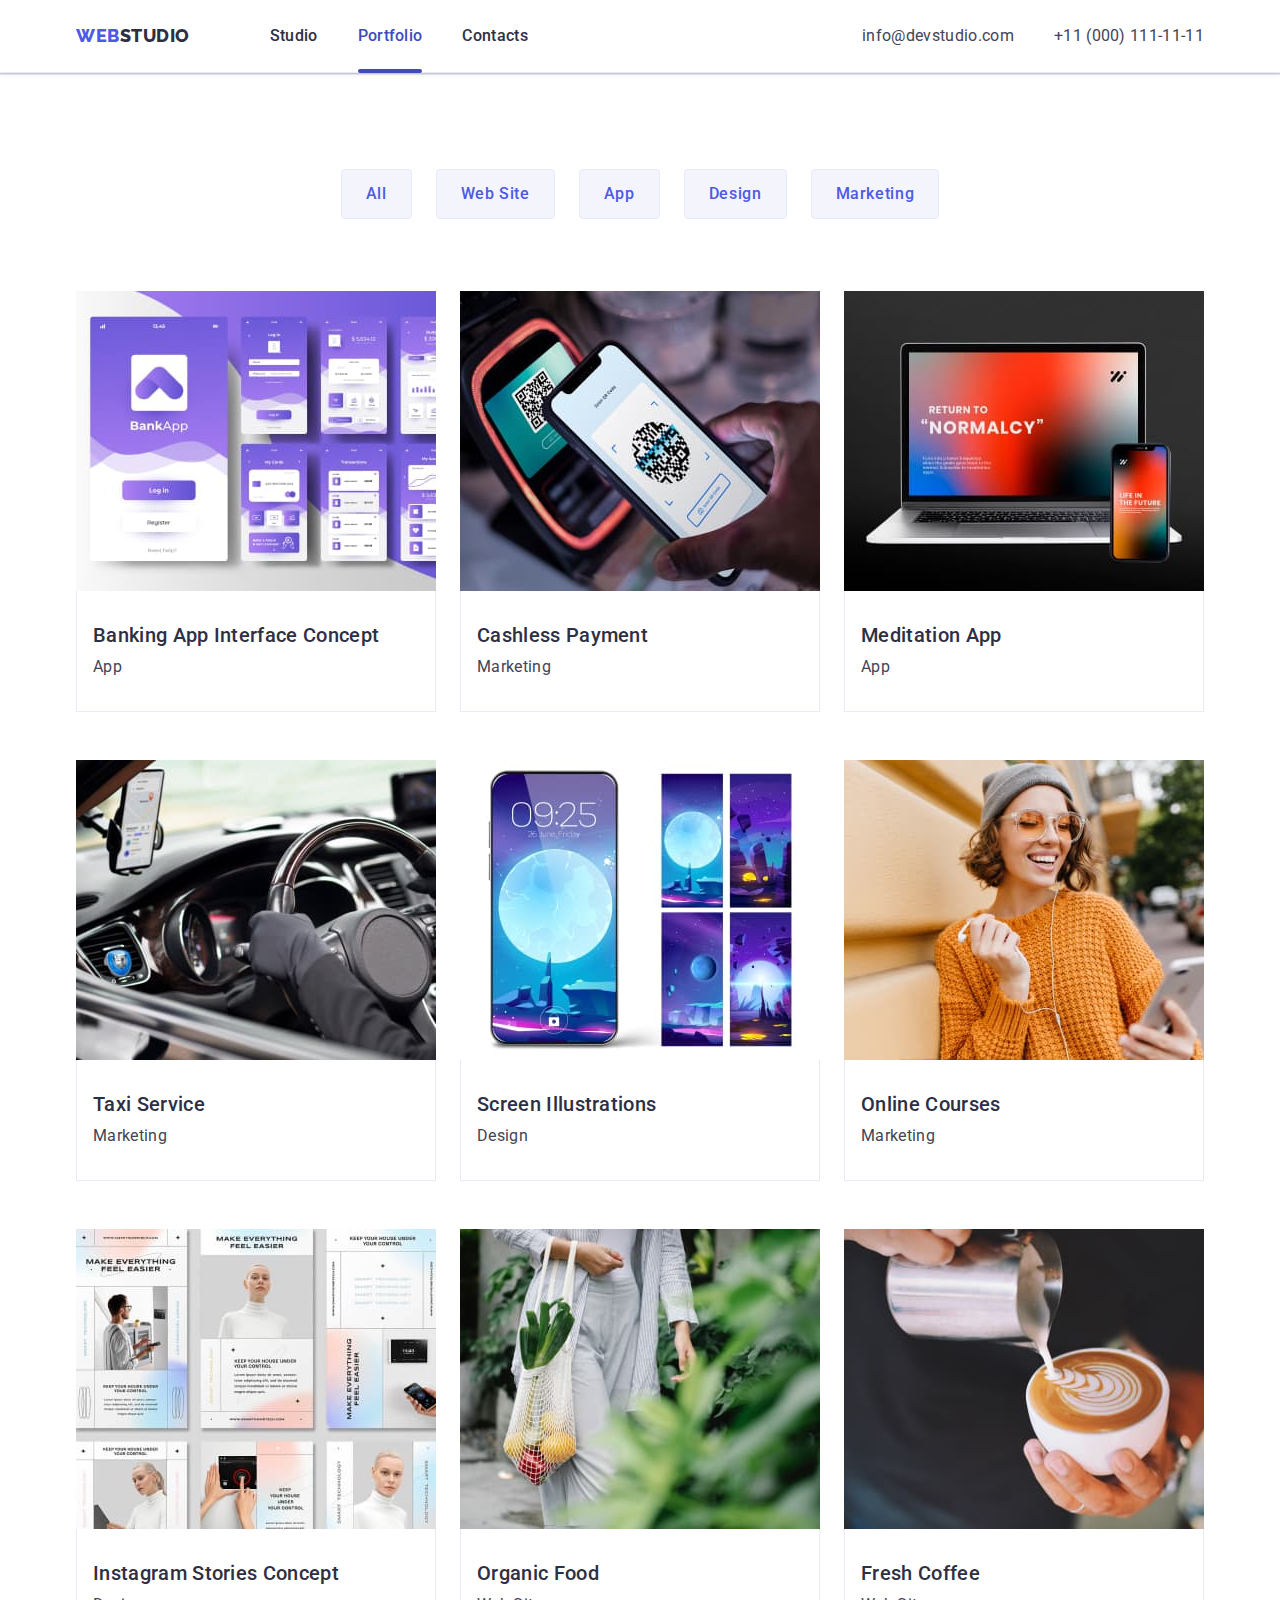
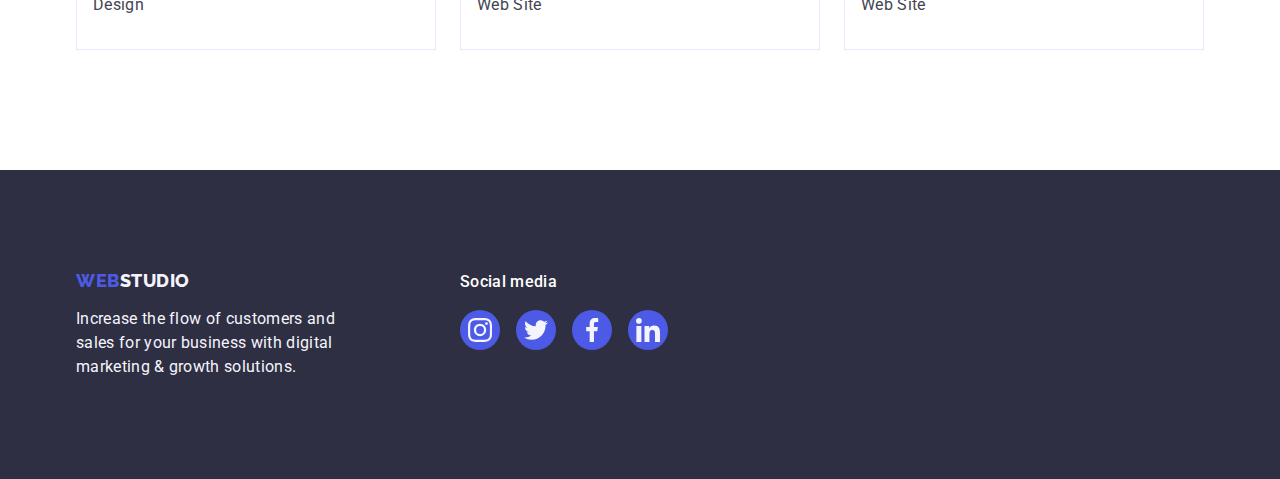
==== portfolio.html @ c67de139 "Initial commit" ====
<!DOCTYPE html>
<html lang="en">
  <head>
    <meta charset="UTF-8" />
    <meta name="viewport" content="width=device-width, initial-scale=1.0" />
    <meta name="description" content="Web design studio" />
    <title>Portfolio</title>
    <link rel="preconnect" href="https://fonts.googleapis.com" />
    <link rel="preconnect" href="https://fonts.gstatic.com" crossorigin />
    <link
      href="https://fonts.googleapis.com/css2?family=Raleway:wght@800&family=Roboto:wght@400;500;700&display=swap"
      rel="stylesheet"
    />
    <link
      rel="stylesheet"
      href="https://cdn.jsdelivr.net/npm/modern-normalize@2.0.0/modern-normalize.min.css"
    />
    <link rel="stylesheet" href="./css/styles.css" />
  </head>
  <body>
    <!-- HEADER -->
    <header class="page-header">
      <div class="container page-header-container">
        <nav class="header-nav">
          <a class="logotype link" href="./index.html">
            Web<span class="header-logo-color">Studio</span>
          </a>
          <ul class="nav-menu list">
            <li class="nav-menu-item">
              <a class="nav-menu-link link" href="./index.html">Studio</a>
            </li>
            <li class="nav-menu-item">
              <a class="nav-menu-link link current" href="./portfolio.html"
                >Portfolio</a
              >
            </li>
            <li class="nav-menu-item">
              <a class="nav-menu-link link" href="">Contacts</a>
            </li>
          </ul>
        </nav>
        <address class="contacts">
          <ul class="contacts-list list">
            <li>
              <a class="contacts-link link" href="mailto:info@devstudio.com"
                >info@devstudio.com</a
              >
            </li>
            <li>
              <a class="contacts-link link" href="tel:+110001111111"
                >+11 (000) 111-11-11</a
              >
            </li>
          </ul>
        </address>
      </div>
    </header>

    <main>
      <section class="portfolio-cards">
        <div class="container">
          <h1 class="section-title visually-hidden">Portfolio Cards</h1>
          <!-- FILTERS -->
          <ul class="filters-list list">
            <li>
              <button class="filters-btn button" type="button">All</button>
            </li>
            <li>
              <button class="filters-btn button" type="button">Web Site</button>
            </li>
            <li>
              <button class="filters-btn button" type="button">App</button>
            </li>
            <li>
              <button class="filters-btn button" type="button">Design</button>
            </li>
            <li>
              <button class="filters-btn button" type="button">
                Marketing
              </button>
            </li>
          </ul>

          <!--PROJECT CARDS  -->
          <ul class="project-cards-list list">
            <li class="project-cards-list-item">
              <a class="project-cards-link link" href="">
                <div class="project-cards-img-wrapper">
                  <img
                    src="./images/portfolio-cards/row1-img1.jpg"
                    alt="Banking App Interface Concept"
                    width="360"
                    height="300"
                  />
                  <p class="project-cards-overlay">
                    14 Stylish and User-Friendly App Design Concepts · Task
                    Manager App · Calorie Tracker App · Exotic Fruit Ecommerce
                    App · Cloud Storage App
                  </p>
                </div>
                <div class="project-cards-conteiner">
                  <h2 class="project-cards-title">
                    Banking App Interface Concept
                  </h2>
                  <p class="project-cards-text">App</p>
                </div>
              </a>
            </li>
            <li class="project-cards-list-item">
              <a class="project-cards-link link" href="">
                <div class="project-cards-img-wrapper">
                  <img
                    src="./images/portfolio-cards/row1-img2.jpg"
                    alt="Cashless Payment"
                    width="360"
                    height="300"
                  />
                  <p class="project-cards-overlay">
                    14 Stylish and User-Friendly App Design Concepts · Task
                    Manager App · Calorie Tracker App · Exotic Fruit Ecommerce
                    App · Cloud Storage App
                  </p>
                </div>
                <div class="project-cards-conteiner">
                  <h2 class="project-cards-title">Cashless Payment</h2>
                  <p class="project-cards-text">Marketing</p>
                </div>
              </a>
            </li>
            <li class="project-cards-list-item">
              <a class="project-cards-link link" href="">
                <div class="project-cards-img-wrapper">
                  <img
                    src="./images/portfolio-cards/row1-img3.jpg"
                    alt="Meditation App"
                    width="360"
                    height="300"
                  />
                  <p class="project-cards-overlay">
                    14 Stylish and User-Friendly App Design Concepts · Task
                    Manager App · Calorie Tracker App · Exotic Fruit Ecommerce
                    App · Cloud Storage App
                  </p>
                </div>
                <div class="project-cards-conteiner">
                  <h2 class="project-cards-title">Meditation App</h2>
                  <p class="project-cards-text">App</p>
                </div>
              </a>
            </li>
            <li class="project-cards-list-item">
              <a class="project-cards-link link" href="">
                <div class="project-cards-img-wrapper">
                  <img
                    src="./images/portfolio-cards/row2-img1.jpg"
                    alt="Taxi Service"
                    width="360"
                    height="300"
                  />
                  <p class="project-cards-overlay">
                    14 Stylish and User-Friendly App Design Concepts · Task
                    Manager App · Calorie Tracker App · Exotic Fruit Ecommerce
                    App · Cloud Storage App
                  </p>
                </div>
                <div class="project-cards-conteiner">
                  <h2 class="project-cards-title">Taxi Service</h2>
                  <p class="project-cards-text">Marketing</p>
                </div>
              </a>
            </li>
            <li class="project-cards-list-item">
              <a class="project-cards-link link" href="">
                <div class="project-cards-img-wrapper">
                  <img
                    src="./images/portfolio-cards/row2-img2.jpg"
                    alt="Screen Illustrations"
                    width="360"
                    height="300"
                  />
                  <p class="project-cards-overlay">
                    14 Stylish and User-Friendly App Design Concepts · Task
                    Manager App · Calorie Tracker App · Exotic Fruit Ecommerce
                    App · Cloud Storage App
                  </p>
                </div>
                <div class="project-cards-conteiner">
                  <h2 class="project-cards-title">Screen Illustrations</h2>
                  <p class="project-cards-text">Design</p>
                </div>
              </a>
            </li>
            <li class="project-cards-list-item">
              <a class="project-cards-link link" href="">
                <div class="project-cards-img-wrapper">
                  <img
                    src="./images/portfolio-cards/row2-img3.jpg"
                    alt="Online Courses"
                    width="360"
                    height="300"
                  />
                  <p class="project-cards-overlay">
                    14 Stylish and User-Friendly App Design Concepts · Task
                    Manager App · Calorie Tracker App · Exotic Fruit Ecommerce
                    App · Cloud Storage App
                  </p>
                </div>
                <div class="project-cards-conteiner">
                  <h2 class="project-cards-title">Online Courses</h2>
                  <p class="project-cards-text">Marketing</p>
                </div>
              </a>
            </li>
            <li class="project-cards-list-item">
              <a class="project-cards-link link" href="">
                <div class="project-cards-img-wrapper">
                  <img
                    src="./images/portfolio-cards/row3-img1.jpg"
                    alt="Instagram Stories Concept"
                    width="360"
                    height="300"
                  />
                  <p class="project-cards-overlay">
                    14 Stylish and User-Friendly App Design Concepts · Task
                    Manager App · Calorie Tracker App · Exotic Fruit Ecommerce
                    App · Cloud Storage App
                  </p>
                </div>
                <div class="project-cards-conteiner">
                  <h2 class="project-cards-title">Instagram Stories Concept</h2>
                  <p class="project-cards-text">Design</p>
                </div>
              </a>
            </li>
            <li class="project-cards-list-item">
              <a class="project-cards-link link" href="">
                <div class="project-cards-img-wrapper">
                  <img
                    src="./images/portfolio-cards/row3-img2.jpg"
                    alt="Organic Food"
                    width="360"
                    height="300"
                  />
                  <p class="project-cards-overlay">
                    14 Stylish and User-Friendly App Design Concepts · Task
                    Manager App · Calorie Tracker App · Exotic Fruit Ecommerce
                    App · Cloud Storage App
                  </p>
                </div>
                <div class="project-cards-conteiner">
                  <h2 class="project-cards-title">Organic Food</h2>
                  <p class="project-cards-text">Web Site</p>
                </div>
              </a>
            </li>
            <li class="project-cards-list-item">
              <a class="project-cards-link link" href="">
                <div class="project-cards-img-wrapper">
                  <img
                    src="./images/portfolio-cards/row3-img3.jpg"
                    alt="Fresh Coffee"
                    width="360"
                    height="300"
                  />
                  <p class="project-cards-overlay">
                    14 Stylish and User-Friendly App Design Concepts · Task
                    Manager App · Calorie Tracker App · Exotic Fruit Ecommerce
                    App · Cloud Storage App
                  </p>
                </div>
                <div class="project-cards-conteiner">
                  <h2 class="project-cards-title">Fresh Coffee</h2>
                  <p class="project-cards-text">Web Site</p>
                </div>
              </a>
            </li>
          </ul>
        </div>
      </section>
    </main>
    <!-- FOOTER -->
    <footer class="page-footer">
      <div class="footer-container container">
        <div class="footer-info-conteiner">
          <a class="logotype link footer-logo" href="./index.html">
            Web<span class="footer-logo-color">Studio</span>
          </a>
          <p class="footer-text">
            Increase the flow of customers and sales for your business with
            digital marketing & growth solutions.
          </p>
        </div>
        <div class="footer-social-media-conteiner">
          <p class="footer-social-title">Social media</p>
          <ul class="footer-social-list list">
            <li class="footer-social-item">
              <a href="" class="footer-social-link">
                <svg
                  class="footer-social-icon"
                  width="24"
                  height="24"
                  aria-label="instagram logotype"
                >
                  <use href="./images/icons.svg#icon-instagram"></use>
                </svg>
              </a>
            </li>
            <li class="footer-social-item">
              <a href="" class="footer-social-link">
                <svg
                  class="footer-social-icon"
                  width="24"
                  height="24"
                  aria-label="instagram logotype"
                >
                  <use href="./images/icons.svg#icon-twitter"></use>
                </svg>
              </a>
            </li>
            <li class="footer-social-item">
              <a href="" class="footer-social-link">
                <svg
                  class="footer-social-icon"
                  width="24"
                  height="24"
                  aria-label="instagram logotype"
                >
                  <use href="./images/icons.svg#icon-facebook"></use>
                </svg>
              </a>
            </li>
            <li class="footer-social-item">
              <a href="" class="footer-social-link">
                <svg
                  class="footer-social-icon"
                  width="24"
                  height="24"
                  aria-label="instagram logotype"
                >
                  <use href="./images/icons.svg#icon-linkedin"></use>
                </svg>
              </a>
            </li>
          </ul>
        </div>
      </div>
    </footer>
  </body>
</html>
---- css/styles.css ----
/* ============= VARIABLES ============= */
:root {
    --iris-color: #4D5AE5;
    --navy-blue-color: #2E2F42;
    --slate-color: #434455;
    --white-color: #FFFFFF;
    --cornflower-color: #E7E9FC;
    --cloude-color: #F4F4FD;
    --ocean-color: #404BBF;
    --grey-color: rgba(46, 47, 66, 0.70);
    --dairy-color: #FCFCFC;
    --green-color: #31D0AA;
    --navyblue-modal: rgba(46, 47, 66, 0.40);
    --light-slate: #8E8F99;
    --primary-font: 'Roboto',
        sans-serif;
    --secondary-font: 'Raleway',
        sans-serif;
    --main-font-size: 16px;
    --hero-font-size: 56px;
    --h2-font-size: 36px;
    --h3-font-size: 20px;
    --btn-font-size: 24px; 
    --logo-font-size: 18px;
    --medium-font-weight: 500;
    --logo-font-weight: 800;
    --transition-dur-and-func: 250ms cubic-bezier(0.4, 0, 0.2, 1);
}
/* ============= /VARIABLES ============= */

/* ============= COMMON STYLES ============= */
h1,
h2,
h3,
h4,
h5,
h6,
p {
    margin-top: 0;
    margin-bottom: 0;
}

ul,
ol {
    padding-left: 0;
    margin-top: 0;
    margin-bottom: 0;
}

img {
    display: block;
}

.list {
    list-style-type: none;
}

.link {
    text-decoration: none;
    color: currentColor;
}

button {
    cursor: pointer;
    font-family: var(--primary-font);
    font-size: var(--main-font-size);
    font-weight: var(--medium-font-weight);
    line-height: 1.5;
    letter-spacing: 0.04em;
}

body {
    font-family: var(--primary-font);
    font-size: var(--main-font-size);
    color: var(--slate-color); 
    background: var(--white-color);
    line-height: 1.5;
    letter-spacing: 0.02em;
}

.container {
    max-width: 1158px;
    margin-left: auto;
    margin-right: auto;
    padding-left: 15px;
    padding-right: 15px;
}

.section-title {
    text-align: center;
    color: var(--navy-blue-color);
    font-size: var(--h2-font-size);
    line-height: 1.11;
    text-transform: capitalize;
    margin-bottom: 72px;
}

.visually-hidden {
    position: absolute;
    width: 1px;
    height: 1px;
    margin: -1px;
    border: 0;
    padding: 0;
    white-space: nowrap;
    clip-path: inset(100%);
    clip: rect(0 0 0 0);
    overflow: hidden;
}
/* ============= /COMMON STYLES ============= */

/* ============= PAGE HEADER ============= */
.page-header {
    border-bottom: 1px solid var(--cornflower-color);
    box-shadow: 0px 1px 6px 0px rgba(46, 47, 66, 0.08), 0px 1px 1px 0px rgba(46, 47, 66, 0.16), 0px 2px 1px 0px rgba(46, 47, 66, 0.08);
}

.page-header-container {
    display: flex;
    justify-content: space-between;
    align-items: center;
}

.header-nav {
    display: flex;
    align-items: center;
    width: 100%;
    max-width: 452px;
    justify-content: space-between;
}

.header-nav a {
    display: flex;
    height: 72px;
    align-items: center;
}

.logotype {
    color: var(--iris-color);
    font-family: var(--secondary-font);
    font-size: var(--logo-font-size);
    font-weight: var(--logo-font-weight);
    line-height: 1.17;
    letter-spacing: 0.03em;
    text-transform: uppercase;
    margin-right: 76px;
}

.header-logo-color{
    color: var(--navy-blue-color);
}

.nav-menu {
    display: flex;
    gap: 40px;
    align-items: center;
    justify-content: center;
    /* padding-top: 24px;
    padding-bottom: 24px; */
}

.nav-menu-link {
    color: var(--navy-blue-color);
    font-weight: var(--medium-font-weight);
    transition: color var(--transition-dur-and-func);
}

.current {
    position: relative;
    color: var(--ocean-color);
}

.current::after {
    position: absolute;
    display: block;
    /* letter-spacing: 0; */
    content: '';
    width: 100%;
    height: 4px;
    background-color: var(--ocean-color);
    border-radius: 2px;
    /* margin-top: 20px; */
    bottom: -1px;
}

.contacts {
    font-style: normal;
}

.contacts-list {
    display: flex;
    gap: 40px;
    align-items: center;
    justify-content: center;
 }

 .contacts-link {
    transition: color var(--transition-dur-and-func);
}

.nav-menu-link:hover,
.nav-menu-link:focus,
.contacts-link:hover,
.contacts-link:focus {
    color: var(--ocean-color);
}
/* ============= /PAGE HEADER ============= */

/* ============= PAGE HERO ============= */
.hero {
    max-width: 1440px;
    background-color: var(--navy-blue-color);
    background-image: linear-gradient(var(--grey-color),var(--grey-color)), url("../images/hero.jpg");
    background-size: cover;
    background-repeat: no-repeat;
    background-position: center;
    padding-top: 188px;
    padding-bottom: 188px;
    margin-bottom: 60px;
}

.hero-container {
    display: flex;
    flex-direction: column;
    row-gap: 48px;
    align-items: center;
    margin: 0 auto;
}

.hero-title {
    max-width: 496px;
    text-align: center;
    color: var(--white-color);
    font-size: var(--hero-font-size);
    line-height: 1.07;    
}

.hero-btn {
    display: block;
    padding: 16px 32px;
    min-width: 169px;
    height: 56px;
    background: var(--iris-color);
    color: var(--white-color);
    border: none;
    border-radius: 4px;
    box-shadow: 0px 4px 4px 0px rgba(0, 0, 0, 0.15);
    transition: background-color var(--transition-dur-and-func);
}

.hero-btn:hover,
.hero-btn:focus {
    background: var(--ocean-color);
}
/* ============= /PAGE HERO ============= */

/* ============= PAGE BENEFITS ============= */
.benefits {
    padding-top: 120px;
    padding-bottom: 120px;
}

.benefits-icon-conteiner {
    display: flex;
    justify-content: center;
    align-items: center;
    background-color: var(--cloude-color);
    border-radius: 4px;
    width: 264px;
    height: 112px;
    margin-bottom: 8px;
}

.benefits-list {
    display: flex;
    gap: 24px;
}

.benefits-list-item{
    flex-basis: calc((100% - 72px) / 4);
}

.benefits-list-title {
    color: var(--navy-blue-color);
    font-size: var(--h3-font-size);
    font-weight: var(--medium-font-weight);
    line-height: 1.2;
    margin-bottom: 8px;
 }
/* ============= /PAGE BENEFITS ============= */

/* ============= PAGE WHAT DOING ============= */
.what-doing {
    padding-bottom: 120px;
}

.what-doing-list {
    display: flex;
    gap: 24px;   
}

.what-doing-list-item {
    flex-basis: calc((100% - 2 * 24) / 3);
}
/* ============= /PAGE WHAT DOING ============= */

/* ============= PAGE OUR TEAM ============= */
.our-team {
    background-color: var(--cloude-color);
    padding: 120px 0;
}

.team-list {
    display: flex;
    gap: 24px;
}

.team-list-item {
    background-color: var(--white-color);
    flex-basis: calc((100% - 3* 24) / 4);
    border-radius: 0px 0px 4px 4px;
    box-shadow: 0px 2px 1px 0px rgba(46, 47, 66, 0.08), 0px 1px 1px 0px rgba(46, 47, 66, 0.16), 0px 1px 6px 0px rgba(46, 47, 66, 0.08);
}

.member-container {
    display: flex;
    flex-direction: column;
    padding: 32px 0;
}

.team-main-title {
    text-align: center;
    color: var(--navy-blue-color);
    font-size: var(--h2-font-size);
    line-height: 1.11;
    text-transform: capitalize;
}

.team-member-name {
    color: var(--navy-blue-color);
    font-size: var(--h3-font-size);
    font-weight: var(--medium-font-weight);
    line-height: 1.2;
    margin-bottom: 8px;
    text-align: center;
}

.team-position {
    text-align: center;
}

.team-social-list {
    display: flex;
    justify-content: center;
    gap: 24px;
    padding: 8px 16px 0px;
}

.team-social-item {
    width: 40px;
    height: 40px;
}

.team-social-link {
    display: flex;
    align-items: center;
    justify-content: center;
    width: 100%;
    height: 100%;
    border-radius: 50%;
    background-color: var(--iris-color);
    transition: background-color var(--transition-dur-and-func);
}

.team-social-link:hover,
.team-social-link:focus {
    background-color: var(--ocean-color);
}

.team-social-icon {
    fill: var(--cloude-color);
}

/* ============= /PAGE OUR TEAM ============= */

/* ============= PAGE CUSTOMERS ============= */
.customers {
    padding: 120px 0;
}

.customers-menu {
    display: flex;
    gap: 24px;
}

.customers-item {
    width: 168px;
    height: 88px;

}

.customers-link {
    display: flex;
    justify-content: center;
    align-items: center;
    width: 100%;
    height: 100%;
    border-radius: 4px;
    border: 1px solid var(--light-slate);
    color: var(--light-slate);
    transition: border-color var(--transition-dur-and-func), color var(--transition-dur-and-func);
}

.customers-link:hover,
.customers-link:focus {
    border-color: var(--ocean-color);
    color: var(--ocean-color);
}

.customers-logo {
    fill: currentColor;
    transition: fill var(--transition-dur-and-func);
}

.customers-logo:hover,
.customers-logo:focus {
    fill: var(--ocean-color);
}

/* ============= PAGE CUSTOMERS ============= */

/* ============= PAGE FOOTER ============= */
.page-footer {
    background: var(--navy-blue-color);
    color: var(--cloude-color);
    padding-top: 100px;
    padding-bottom: 100px;
}

.footer-info-conteiner {
    margin-right: 120px;
}

.footer-logo {
    display: inline-block;
    margin-bottom: 16px;
}

.footer-logo-color {
    color: var(--cloude-color);
}

.footer-text{
    width: 264px;
}

.footer-social-media-conteiner {
    display: block;
}

.footer-container {
    display: flex;
    align-items: baseline;
}

.footer-social-title {
    font-size: 16px;
    font-weight: 500;
    line-height: 1.5;
    letter-spacing: 0.02em;
    color: var(--white-color);
    margin-bottom: 16px;
}

.footer-social-list {
    display: flex;
    gap: 16px;
}

.footer-social-item {
    width: 40px;
    height: 40px;
}

.footer-social-link {
    display: flex;
    align-items: center;
    justify-content: center;
    width: 100%;
    height: 100%;
    border-radius: 50%;
    background-color: var(--iris-color);
    transition: background-color var(--transition-dur-and-func);
}

.footer-social-link:hover,
.footer-social-link:focus {
    background-color: var(--green-color);
}

.footer-social-icon {
    fill: var(--cloude-color);
}
/* ============= /PAGE FOOTER ============= */

/* ============= PAGE BACKDROP ============= */
.backdrop {
    position: fixed;
    top: 0;
    left: 0;
    z-index: 999999;
    width: 100%;
    height: 100%;
    background-color: var(--navyblue-modal);
    transition: opacity var(--transition-dur-and-func), visibility var(--transition-dur-and-func);
}
/* ============= /PAGE BACKDROP ============= */

/* ============= PAGE MODAL ============= */
.modal {
    position: absolute;
    top: 50%;
    left: 50%;
    transform: translate(-50%, -50%) scale(1);
    width: 408px;
    min-height: 584px;
    border-radius: 4px;
    background: var(--dairy-color);
    box-shadow: 0px 2px 1px 0px rgba(0, 0, 0, 0.20), 0px 1px 3px 0px rgba(0, 0, 0, 0.12), 0px 1px 1px 0px rgba(0, 0, 0, 0.14);
    transition: transform var(--transition-dur-and-func);
}

.close-btn {
    display: flex;
    align-items: center;
    justify-content: center;
    position: absolute;
    top: 24px;
    right: 24px; 
    background-color: var(--cornflower-color); 
    width: 24px;
    height: 24px;
    padding: 0;
    border: 1px solid rgba(0, 0, 0, 0.10);
    border-radius: 50%;
    transition: background-color var(--transition-dur-and-func), border var(--transition-dur-and-func);
}

.close-btn:hover,
.close-btn:focus {
    background-color: var(--ocean-color);
    border: none;
}

.close-btn-icon {
    fill: var(--navy-blue-color);
    transition: fill var(--transition-dur-and-func);
}

.close-btn:hover .close-btn-icon,
.close-btn:focus .close-btn-icon {
    fill: var(--white-color);
}

.is-hidden {
    opacity: 0;
    visibility: hidden;
    pointer-events: none;
}
/* ============= /PAGE MODAL ============= */

/* ============= PORTFOLIO FILTERS ============= */
.portfolio-cards {
    padding-top: 96px;
    padding-bottom: 120px;
}

.filters-list {
    display: flex;
    gap: 24px;
    justify-content: center;
    margin-bottom: 72px;
}

.filters-btn {
    background: var(--cloude-color);
    color: var(--iris-color);
    padding: 12px 24px;
    border-radius: 4px;
    border: 1px solid var(--cornflower-color);
    /* box-shadow: 0px 3px 1px rgba(0, 0, 0, 0.1),
        0px 2px 1px rgba(0, 0, 0, 0.08),
        0px 2px 2px rgba(0, 0, 0, 0.12); */
    transition: color var(--transition-dur-and-func),
                background-color var(--transition-dur-and-func),
                border-color var(--transition-dur-and-func),
                box-shadow var(--transition-dur-and-func);
}

.filters-btn:hover,
.filters-btn:focus {
    color: var(--white-color);
    background-color: var(--ocean-color);
    border-color: var(--cloude-color);
    box-shadow: 0px 3px 1px rgba(0, 0, 0, 0.1),
            0px 2px 1px rgba(0, 0, 0, 0.08),
            0px 2px 2px rgba(0, 0, 0, 0.12);
}

/* ============= /PORTFOLIO FILTERS ============= */

/* ============= PORTFOLIO PROJECT CARDS ============= */
.project-cards-list {
    display: flex;
    flex-wrap: wrap;
    flex-basis: calc((100% - 2 * 24px) / 3);
    gap: 48px 24px; 
}

.project-cards-link {
    display: block;
    transition: box-shadow var(--transition-dur-and-func);
}

.project-cards-link:hover,
.project-cards-link:focus {
    box-shadow: 0px 1px 6px rgba(46, 47, 66, 0.08),
        0px 1px 1px rgba(46, 47, 66, 0.16),
        0px 2px 1px rgba(46, 47, 66, 0.08);
}

.project-cards-conteiner {
    padding: 32px 16px;
    border: 1px solid var(--cornflower-color);
    border-top: none;
}

.project-cards-title{
    color: var(--navy-blue-color);
    font-size: var(--h3-font-size);
    font-weight: var(--medium-font-weight);
    line-height: 1.2;
    margin-bottom: 8px;
}

.project-cards-img-wrapper {
    position: relative;
    overflow: hidden;
}

.project-cards-link:hover .project-cards-overlay,
.project-cards-link:focus .project-cards-overlay {
    transform: translateY(0%);
}

.project-cards-list-item {
    transition: box-shadow var(--transition-dur-and-func);
}

.project-cards-list-item:hover,
.project-cards-list-item:focus {
     box-shadow: 0px 2px 1px 0px rgba(46, 47, 66, 0.08), 0px 1px 1px 0px rgba(46, 47, 66, 0.16), 0px 1px 6px 0px rgba(46, 47, 66, 0.08);
}

.project-cards-overlay {
    position: absolute;
    top: 0px;
    left: 0px;
    width: 100%;
    height: 100%;
    background-color: var(--iris-color);
    color: var(--cloude-color);
    line-height: 1.5;
    letter-spacing: 0.02em;
    padding: 40px 32px;
    transform: translateY(100%);
    transition: transform var(--transition-dur-and-func);

}
/* ============= /PORTFOLIO PROJECT CARDS ============= */
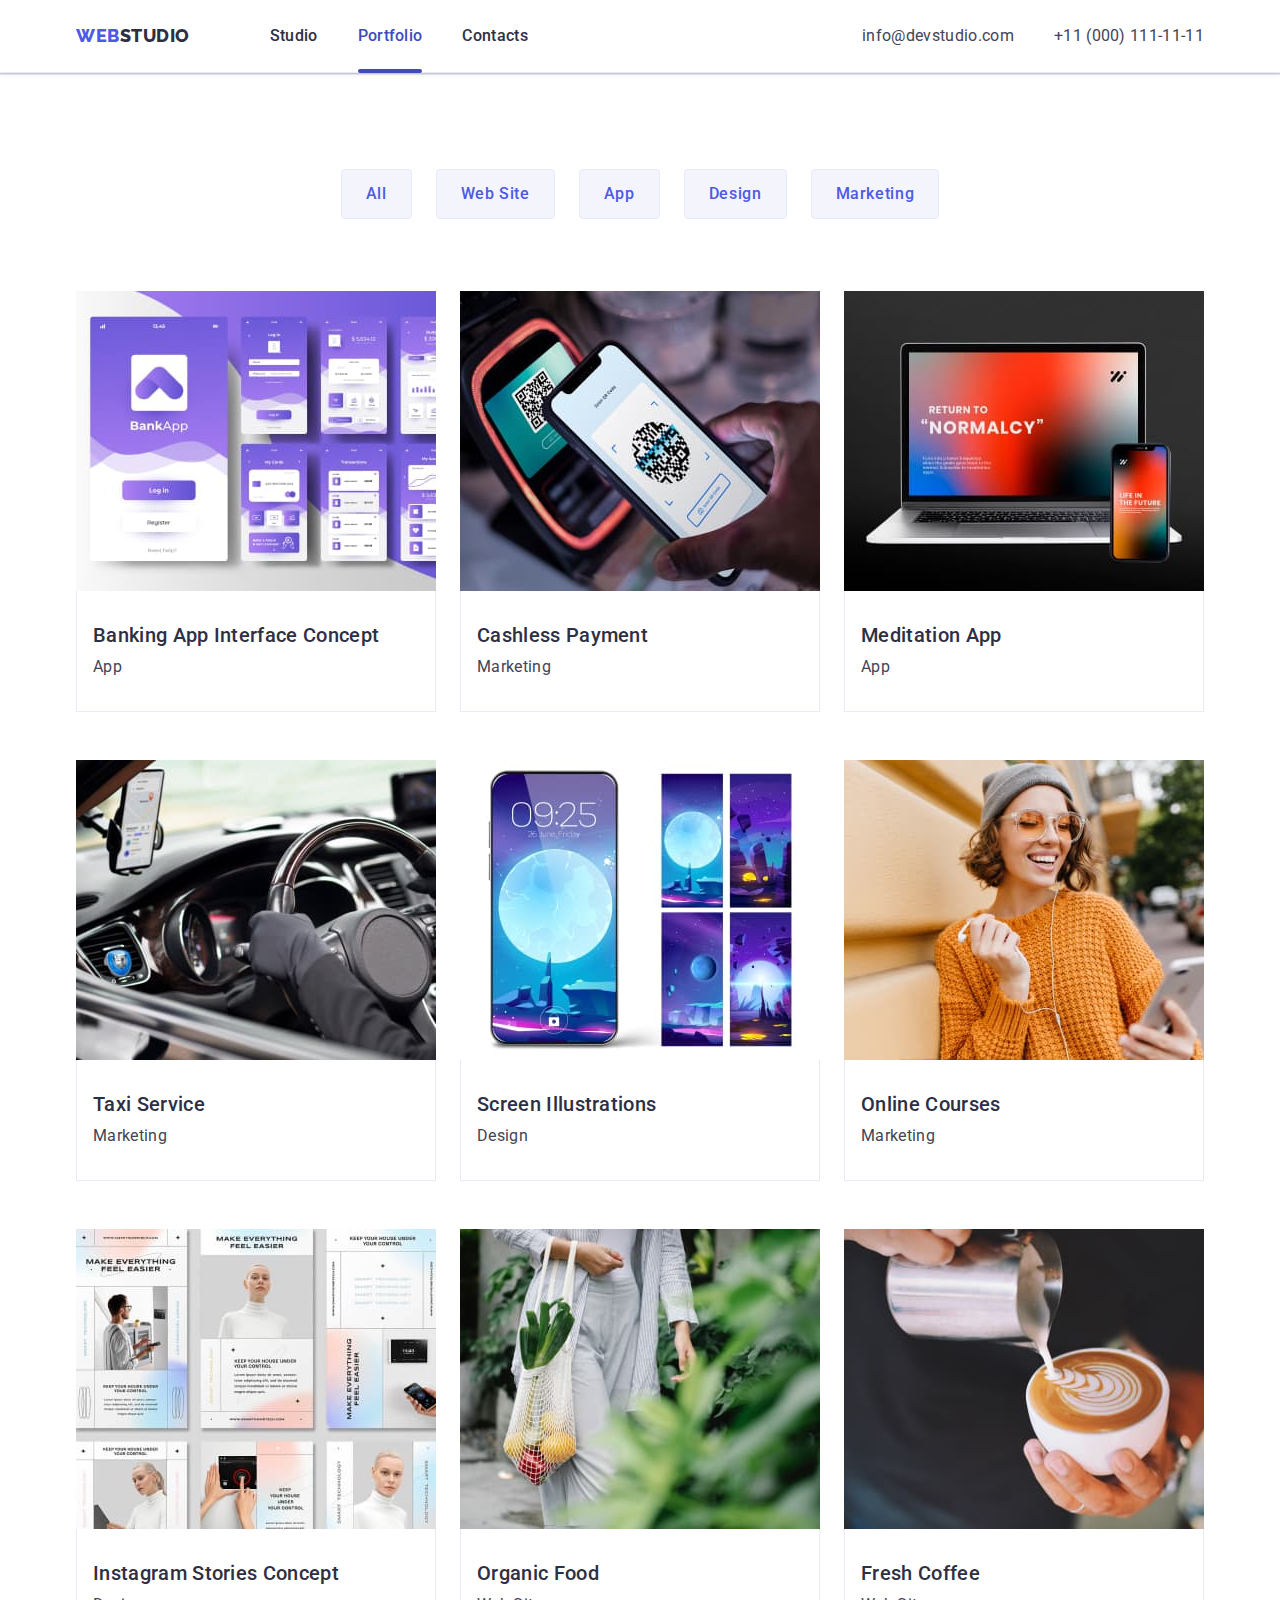
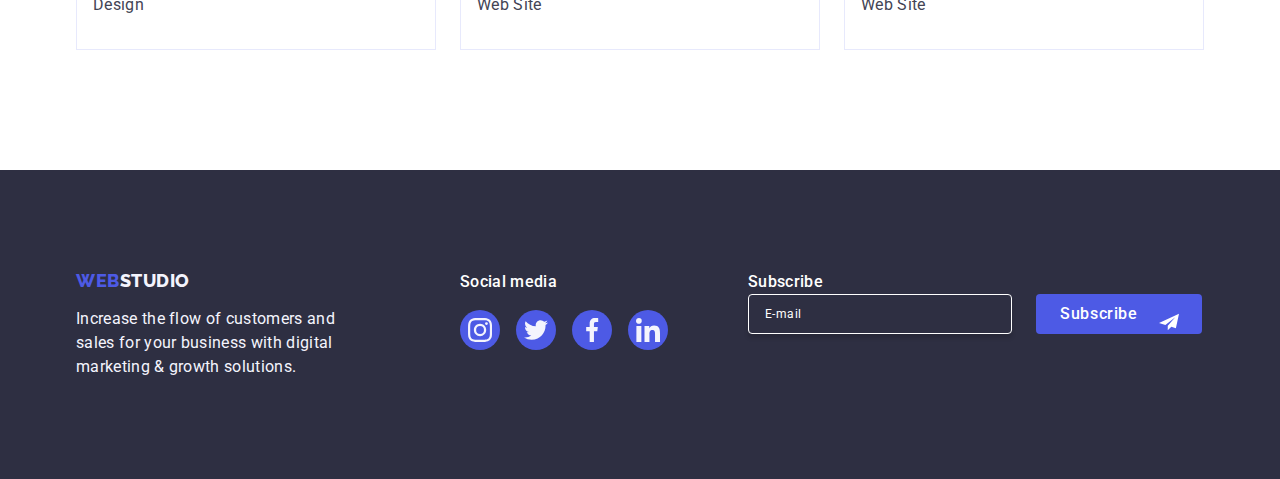
==== commit e9a377c4: "create HW-5" ====
--- a/portfolio.html
+++ b/portfolio.html
@@ -343,6 +343,23 @@
             </li>
           </ul>
         </div>
+        <form class="footer-subscribe-form">
+          <label class="footer-subscribe">
+            <span class="footer-subscribe-desc">Subscribe</span>
+            <input
+              class="footer-subscribe-input"
+              type="email"
+              name="user_email"
+              placeholder="E-mail"
+              id="subscribe"
+              required
+            />
+          </label>
+          <button class="footer-subscribe-btn" type="submit">Subscribe</button>
+          <svg class="footer-subscribe-btn-icon" width="24" height="20">
+            <use href="./images/icons.svg#icon-send"></use>
+          </svg>
+        </form>
       </div>
     </footer>
   </body>
--- a/css/styles.css
+++ b/css/styles.css
@@ -1,30 +1,29 @@
 /* ============= VARIABLES ============= */
 :root {
-    --iris-color: #4D5AE5;
-    --navy-blue-color: #2E2F42;
-    --slate-color: #434455;
-    --white-color: #FFFFFF;
-    --cornflower-color: #E7E9FC;
-    --cloude-color: #F4F4FD;
-    --ocean-color: #404BBF;
-    --grey-color: rgba(46, 47, 66, 0.70);
-    --dairy-color: #FCFCFC;
-    --green-color: #31D0AA;
-    --navyblue-modal: rgba(46, 47, 66, 0.40);
-    --light-slate: #8E8F99;
-    --primary-font: 'Roboto',
-        sans-serif;
-    --secondary-font: 'Raleway',
-        sans-serif;
-    --main-font-size: 16px;
-    --hero-font-size: 56px;
-    --h2-font-size: 36px;
-    --h3-font-size: 20px;
-    --btn-font-size: 24px; 
-    --logo-font-size: 18px;
-    --medium-font-weight: 500;
-    --logo-font-weight: 800;
-    --transition-dur-and-func: 250ms cubic-bezier(0.4, 0, 0.2, 1);
+  --iris-color: #4d5ae5;
+  --navy-blue-color: #2e2f42;
+  --slate-color: #434455;
+  --white-color: #ffffff;
+  --cornflower-color: #e7e9fc;
+  --cloude-color: #f4f4fd;
+  --ocean-color: #404bbf;
+  --grey-color: rgba(46, 47, 66, 0.7);
+  --dairy-color: #fcfcfc;
+  --green-color: #31d0aa;
+  --navyblue-modal: rgba(46, 47, 66, 0.4);
+  --light-slate: #8e8f99;
+  --primary-font: "Roboto", sans-serif;
+  --secondary-font: "Raleway", sans-serif;
+  --main-font-size: 16px;
+  --hero-font-size: 56px;
+  --small-font-size: 12px;
+  --h2-font-size: 36px;
+  --h3-font-size: 20px;
+  --btn-font-size: 24px;
+  --logo-font-size: 18px;
+  --medium-font-weight: 500;
+  --logo-font-weight: 800;
+  --transition-dur-and-func: 250ms cubic-bezier(0.4, 0, 0.2, 1);
 }
 /* ============= /VARIABLES ============= */
 
@@ -36,646 +35,876 @@
 h5,
 h6,
 p {
-    margin-top: 0;
-    margin-bottom: 0;
+  margin-top: 0;
+  margin-bottom: 0;
 }
 
 ul,
 ol {
-    padding-left: 0;
-    margin-top: 0;
-    margin-bottom: 0;
+  padding-left: 0;
+  margin-top: 0;
+  margin-bottom: 0;
 }
 
 img {
-    display: block;
+  display: block;
 }
 
 .list {
-    list-style-type: none;
+  list-style-type: none;
 }
 
 .link {
-    text-decoration: none;
-    color: currentColor;
+  text-decoration: none;
+  color: currentColor;
 }
 
 button {
-    cursor: pointer;
-    font-family: var(--primary-font);
-    font-size: var(--main-font-size);
-    font-weight: var(--medium-font-weight);
-    line-height: 1.5;
-    letter-spacing: 0.04em;
+  cursor: pointer;
+  font-family: var(--primary-font);
+  font-size: var(--main-font-size);
+  font-weight: var(--medium-font-weight);
+  line-height: 1.5;
+  letter-spacing: 0.04em;
 }
 
 body {
-    font-family: var(--primary-font);
-    font-size: var(--main-font-size);
-    color: var(--slate-color); 
-    background: var(--white-color);
-    line-height: 1.5;
-    letter-spacing: 0.02em;
+  font-family: var(--primary-font);
+  font-size: var(--main-font-size);
+  color: var(--slate-color);
+  background: var(--white-color);
+  line-height: 1.5;
+  letter-spacing: 0.02em;
 }
 
 .container {
-    max-width: 1158px;
-    margin-left: auto;
-    margin-right: auto;
-    padding-left: 15px;
-    padding-right: 15px;
+  max-width: 1158px;
+  margin-left: auto;
+  margin-right: auto;
+  padding-left: 15px;
+  padding-right: 15px;
 }
 
 .section-title {
-    text-align: center;
-    color: var(--navy-blue-color);
-    font-size: var(--h2-font-size);
-    line-height: 1.11;
-    text-transform: capitalize;
-    margin-bottom: 72px;
+  text-align: center;
+  color: var(--navy-blue-color);
+  font-size: var(--h2-font-size);
+  line-height: 1.11;
+  text-transform: capitalize;
+  margin-bottom: 72px;
 }
 
 .visually-hidden {
-    position: absolute;
-    width: 1px;
-    height: 1px;
-    margin: -1px;
-    border: 0;
-    padding: 0;
-    white-space: nowrap;
-    clip-path: inset(100%);
-    clip: rect(0 0 0 0);
-    overflow: hidden;
+  position: absolute;
+  width: 1px;
+  height: 1px;
+  margin: -1px;
+  border: 0;
+  padding: 0;
+  white-space: nowrap;
+  clip-path: inset(100%);
+  clip: rect(0 0 0 0);
+  overflow: hidden;
 }
 /* ============= /COMMON STYLES ============= */
 
 /* ============= PAGE HEADER ============= */
 .page-header {
-    border-bottom: 1px solid var(--cornflower-color);
-    box-shadow: 0px 1px 6px 0px rgba(46, 47, 66, 0.08), 0px 1px 1px 0px rgba(46, 47, 66, 0.16), 0px 2px 1px 0px rgba(46, 47, 66, 0.08);
+  border-bottom: 1px solid var(--cornflower-color);
+  box-shadow: 0px 1px 6px 0px rgba(46, 47, 66, 0.08),
+    0px 1px 1px 0px rgba(46, 47, 66, 0.16),
+    0px 2px 1px 0px rgba(46, 47, 66, 0.08);
 }
 
 .page-header-container {
-    display: flex;
-    justify-content: space-between;
-    align-items: center;
+  display: flex;
+  justify-content: space-between;
+  align-items: center;
 }
 
 .header-nav {
-    display: flex;
-    align-items: center;
-    width: 100%;
-    max-width: 452px;
-    justify-content: space-between;
+  display: flex;
+  align-items: center;
+  width: 100%;
+  max-width: 452px;
+  justify-content: space-between;
 }
 
 .header-nav a {
-    display: flex;
-    height: 72px;
-    align-items: center;
+  display: flex;
+  height: 72px;
+  align-items: center;
 }
 
 .logotype {
-    color: var(--iris-color);
-    font-family: var(--secondary-font);
-    font-size: var(--logo-font-size);
-    font-weight: var(--logo-font-weight);
-    line-height: 1.17;
-    letter-spacing: 0.03em;
-    text-transform: uppercase;
-    margin-right: 76px;
-}
-
-.header-logo-color{
-    color: var(--navy-blue-color);
+  color: var(--iris-color);
+  font-family: var(--secondary-font);
+  font-size: var(--logo-font-size);
+  font-weight: var(--logo-font-weight);
+  line-height: 1.17;
+  letter-spacing: 0.03em;
+  text-transform: uppercase;
+  margin-right: 76px;
+}
+
+.header-logo-color {
+  color: var(--navy-blue-color);
 }
 
 .nav-menu {
-    display: flex;
-    gap: 40px;
-    align-items: center;
-    justify-content: center;
-    /* padding-top: 24px;
+  display: flex;
+  gap: 40px;
+  align-items: center;
+  justify-content: center;
+  /* padding-top: 24px;
     padding-bottom: 24px; */
 }
 
 .nav-menu-link {
-    color: var(--navy-blue-color);
-    font-weight: var(--medium-font-weight);
-    transition: color var(--transition-dur-and-func);
+  color: var(--navy-blue-color);
+  font-weight: var(--medium-font-weight);
+  transition: color var(--transition-dur-and-func);
 }
 
 .current {
-    position: relative;
-    color: var(--ocean-color);
+  position: relative;
+  color: var(--ocean-color);
 }
 
 .current::after {
-    position: absolute;
-    display: block;
-    /* letter-spacing: 0; */
-    content: '';
-    width: 100%;
-    height: 4px;
-    background-color: var(--ocean-color);
-    border-radius: 2px;
-    /* margin-top: 20px; */
-    bottom: -1px;
+  position: absolute;
+  display: block;
+  /* letter-spacing: 0; */
+  content: "";
+  width: 100%;
+  height: 4px;
+  background-color: var(--ocean-color);
+  border-radius: 2px;
+  /* margin-top: 20px; */
+  bottom: -1px;
 }
 
 .contacts {
-    font-style: normal;
+  font-style: normal;
 }
 
 .contacts-list {
-    display: flex;
-    gap: 40px;
-    align-items: center;
-    justify-content: center;
- }
-
- .contacts-link {
-    transition: color var(--transition-dur-and-func);
+  display: flex;
+  gap: 40px;
+  align-items: center;
+  justify-content: center;
+}
+
+.contacts-link {
+  transition: color var(--transition-dur-and-func);
 }
 
 .nav-menu-link:hover,
 .nav-menu-link:focus,
 .contacts-link:hover,
 .contacts-link:focus {
-    color: var(--ocean-color);
+  color: var(--ocean-color);
 }
 /* ============= /PAGE HEADER ============= */
 
 /* ============= PAGE HERO ============= */
 .hero {
-    max-width: 1440px;
-    background-color: var(--navy-blue-color);
-    background-image: linear-gradient(var(--grey-color),var(--grey-color)), url("../images/hero.jpg");
-    background-size: cover;
-    background-repeat: no-repeat;
-    background-position: center;
-    padding-top: 188px;
-    padding-bottom: 188px;
-    margin-bottom: 60px;
+  max-width: 1440px;
+  background-color: var(--navy-blue-color);
+  background-image: linear-gradient(var(--grey-color), var(--grey-color)),
+    url("../images/hero.jpg");
+  background-size: cover;
+  background-repeat: no-repeat;
+  background-position: center;
+  padding-top: 188px;
+  padding-bottom: 188px;
+  margin-left: auto;
+  margin-right: auto;
+  margin-bottom: 60px;
 }
 
 .hero-container {
-    display: flex;
-    flex-direction: column;
-    row-gap: 48px;
-    align-items: center;
-    margin: 0 auto;
+  display: flex;
+  flex-direction: column;
+  row-gap: 48px;
+  align-items: center;
+  margin: 0 auto;
 }
 
 .hero-title {
-    max-width: 496px;
-    text-align: center;
-    color: var(--white-color);
-    font-size: var(--hero-font-size);
-    line-height: 1.07;    
+  max-width: 496px;
+  text-align: center;
+  color: var(--white-color);
+  font-size: var(--hero-font-size);
+  line-height: 1.07;
 }
 
 .hero-btn {
-    display: block;
-    padding: 16px 32px;
-    min-width: 169px;
-    height: 56px;
-    background: var(--iris-color);
-    color: var(--white-color);
-    border: none;
-    border-radius: 4px;
-    box-shadow: 0px 4px 4px 0px rgba(0, 0, 0, 0.15);
-    transition: background-color var(--transition-dur-and-func);
+  display: block;
+  padding: 16px 32px;
+  min-width: 169px;
+  height: 56px;
+  background: var(--iris-color);
+  color: var(--white-color);
+  border: none;
+  border-radius: 4px;
+  box-shadow: 0px 4px 4px 0px rgba(0, 0, 0, 0.15);
+  transition: background-color var(--transition-dur-and-func);
 }
 
 .hero-btn:hover,
 .hero-btn:focus {
-    background: var(--ocean-color);
+  background: var(--ocean-color);
 }
 /* ============= /PAGE HERO ============= */
 
 /* ============= PAGE BENEFITS ============= */
 .benefits {
-    padding-top: 120px;
-    padding-bottom: 120px;
+  padding-top: 120px;
+  padding-bottom: 120px;
 }
 
 .benefits-icon-conteiner {
-    display: flex;
-    justify-content: center;
-    align-items: center;
-    background-color: var(--cloude-color);
-    border-radius: 4px;
-    width: 264px;
-    height: 112px;
-    margin-bottom: 8px;
+  display: flex;
+  justify-content: center;
+  align-items: center;
+  background-color: var(--cloude-color);
+  border-radius: 4px;
+  width: 264px;
+  height: 112px;
+  margin-bottom: 8px;
 }
 
 .benefits-list {
-    display: flex;
-    gap: 24px;
-}
-
-.benefits-list-item{
-    flex-basis: calc((100% - 72px) / 4);
+  display: flex;
+  gap: 24px;
+}
+
+.benefits-list-item {
+  flex-basis: calc((100% - 72px) / 4);
 }
 
 .benefits-list-title {
-    color: var(--navy-blue-color);
-    font-size: var(--h3-font-size);
-    font-weight: var(--medium-font-weight);
-    line-height: 1.2;
-    margin-bottom: 8px;
- }
+  color: var(--navy-blue-color);
+  font-size: var(--h3-font-size);
+  font-weight: var(--medium-font-weight);
+  line-height: 1.2;
+  margin-bottom: 8px;
+}
 /* ============= /PAGE BENEFITS ============= */
 
 /* ============= PAGE WHAT DOING ============= */
 .what-doing {
-    padding-bottom: 120px;
+  padding-bottom: 120px;
 }
 
 .what-doing-list {
-    display: flex;
-    gap: 24px;   
+  display: flex;
+  gap: 24px;
 }
 
 .what-doing-list-item {
-    flex-basis: calc((100% - 2 * 24) / 3);
+  flex-basis: calc((100% - 2 * 24) / 3);
 }
 /* ============= /PAGE WHAT DOING ============= */
 
 /* ============= PAGE OUR TEAM ============= */
 .our-team {
-    background-color: var(--cloude-color);
-    padding: 120px 0;
+  background-color: var(--cloude-color);
+  padding: 120px 0;
 }
 
 .team-list {
-    display: flex;
-    gap: 24px;
+  display: flex;
+  gap: 24px;
 }
 
 .team-list-item {
-    background-color: var(--white-color);
-    flex-basis: calc((100% - 3* 24) / 4);
-    border-radius: 0px 0px 4px 4px;
-    box-shadow: 0px 2px 1px 0px rgba(46, 47, 66, 0.08), 0px 1px 1px 0px rgba(46, 47, 66, 0.16), 0px 1px 6px 0px rgba(46, 47, 66, 0.08);
+  background-color: var(--white-color);
+  flex-basis: calc((100% - 3 * 24) / 4);
+  border-radius: 0px 0px 4px 4px;
+  box-shadow: 0px 2px 1px 0px rgba(46, 47, 66, 0.08),
+    0px 1px 1px 0px rgba(46, 47, 66, 0.16),
+    0px 1px 6px 0px rgba(46, 47, 66, 0.08);
 }
 
 .member-container {
-    display: flex;
-    flex-direction: column;
-    padding: 32px 0;
+  display: flex;
+  flex-direction: column;
+  padding: 32px 0;
 }
 
 .team-main-title {
-    text-align: center;
-    color: var(--navy-blue-color);
-    font-size: var(--h2-font-size);
-    line-height: 1.11;
-    text-transform: capitalize;
+  text-align: center;
+  color: var(--navy-blue-color);
+  font-size: var(--h2-font-size);
+  line-height: 1.11;
+  text-transform: capitalize;
 }
 
 .team-member-name {
-    color: var(--navy-blue-color);
-    font-size: var(--h3-font-size);
-    font-weight: var(--medium-font-weight);
-    line-height: 1.2;
-    margin-bottom: 8px;
-    text-align: center;
+  color: var(--navy-blue-color);
+  font-size: var(--h3-font-size);
+  font-weight: var(--medium-font-weight);
+  line-height: 1.2;
+  margin-bottom: 8px;
+  text-align: center;
 }
 
 .team-position {
-    text-align: center;
+  text-align: center;
 }
 
 .team-social-list {
-    display: flex;
-    justify-content: center;
-    gap: 24px;
-    padding: 8px 16px 0px;
+  display: flex;
+  justify-content: center;
+  gap: 24px;
+  padding: 8px 16px 0px;
 }
 
 .team-social-item {
-    width: 40px;
-    height: 40px;
+  width: 40px;
+  height: 40px;
 }
 
 .team-social-link {
-    display: flex;
-    align-items: center;
-    justify-content: center;
-    width: 100%;
-    height: 100%;
-    border-radius: 50%;
-    background-color: var(--iris-color);
-    transition: background-color var(--transition-dur-and-func);
+  display: flex;
+  align-items: center;
+  justify-content: center;
+  width: 100%;
+  height: 100%;
+  border-radius: 50%;
+  background-color: var(--iris-color);
+  transition: background-color var(--transition-dur-and-func);
 }
 
 .team-social-link:hover,
 .team-social-link:focus {
-    background-color: var(--ocean-color);
+  background-color: var(--ocean-color);
 }
 
 .team-social-icon {
-    fill: var(--cloude-color);
+  fill: var(--cloude-color);
 }
 
 /* ============= /PAGE OUR TEAM ============= */
 
 /* ============= PAGE CUSTOMERS ============= */
 .customers {
-    padding: 120px 0;
+  padding: 120px 0;
 }
 
 .customers-menu {
-    display: flex;
-    gap: 24px;
+  display: flex;
+  gap: 24px;
 }
 
 .customers-item {
-    width: 168px;
-    height: 88px;
-
+  width: 168px;
+  height: 88px;
 }
 
 .customers-link {
-    display: flex;
-    justify-content: center;
-    align-items: center;
-    width: 100%;
-    height: 100%;
-    border-radius: 4px;
-    border: 1px solid var(--light-slate);
-    color: var(--light-slate);
-    transition: border-color var(--transition-dur-and-func), color var(--transition-dur-and-func);
+  display: flex;
+  justify-content: center;
+  align-items: center;
+  width: 100%;
+  height: 100%;
+  border-radius: 4px;
+  border: 1px solid var(--light-slate);
+  color: var(--light-slate);
+  transition: border-color var(--transition-dur-and-func),
+    color var(--transition-dur-and-func);
 }
 
 .customers-link:hover,
 .customers-link:focus {
-    border-color: var(--ocean-color);
-    color: var(--ocean-color);
+  border-color: var(--ocean-color);
+  color: var(--ocean-color);
 }
 
 .customers-logo {
-    fill: currentColor;
-    transition: fill var(--transition-dur-and-func);
+  fill: currentColor;
+  transition: fill var(--transition-dur-and-func);
 }
 
 .customers-logo:hover,
 .customers-logo:focus {
-    fill: var(--ocean-color);
+  fill: var(--ocean-color);
 }
 
 /* ============= PAGE CUSTOMERS ============= */
 
 /* ============= PAGE FOOTER ============= */
 .page-footer {
-    background: var(--navy-blue-color);
-    color: var(--cloude-color);
-    padding-top: 100px;
-    padding-bottom: 100px;
+  background: var(--navy-blue-color);
+  color: var(--cloude-color);
+  padding-top: 100px;
+  padding-bottom: 100px;
 }
 
 .footer-info-conteiner {
-    margin-right: 120px;
+  margin-right: 120px;
 }
 
 .footer-logo {
-    display: inline-block;
-    margin-bottom: 16px;
+  display: inline-block;
+  margin-bottom: 16px;
 }
 
 .footer-logo-color {
-    color: var(--cloude-color);
-}
-
-.footer-text{
-    width: 264px;
+  color: var(--cloude-color);
+}
+
+.footer-text {
+  width: 264px;
 }
 
 .footer-social-media-conteiner {
-    display: block;
+  display: block;
 }
 
 .footer-container {
-    display: flex;
-    align-items: baseline;
+  display: flex;
+  align-items: baseline;
 }
 
 .footer-social-title {
-    font-size: 16px;
-    font-weight: 500;
-    line-height: 1.5;
-    letter-spacing: 0.02em;
-    color: var(--white-color);
-    margin-bottom: 16px;
+  font-size: 16px;
+  font-weight: 500;
+  line-height: 1.5;
+  letter-spacing: 0.02em;
+  color: var(--white-color);
+  margin-bottom: 16px;
 }
 
 .footer-social-list {
-    display: flex;
-    gap: 16px;
+  display: flex;
+  gap: 16px;
 }
 
 .footer-social-item {
-    width: 40px;
-    height: 40px;
+  width: 40px;
+  height: 40px;
 }
 
 .footer-social-link {
-    display: flex;
-    align-items: center;
-    justify-content: center;
-    width: 100%;
-    height: 100%;
-    border-radius: 50%;
-    background-color: var(--iris-color);
-    transition: background-color var(--transition-dur-and-func);
+  display: flex;
+  align-items: center;
+  justify-content: center;
+  width: 100%;
+  height: 100%;
+  border-radius: 50%;
+  background-color: var(--iris-color);
+  transition: background-color var(--transition-dur-and-func);
 }
 
 .footer-social-link:hover,
 .footer-social-link:focus {
-    background-color: var(--green-color);
+  background-color: var(--green-color);
 }
 
 .footer-social-icon {
-    fill: var(--cloude-color);
+  fill: var(--cloude-color);
+}
+
+.footer-subscribe-form {
+  position: relative;
+  display: inline-flex;
+  width: 100%;
+  justify-content: right;
+  align-items: end;
+  padding-right: 3px;
+  margin-left: 80px;
+}
+
+.footer-subscribe-desc {
+  color: var(--white-color);
+  font-weight: 500;
+  margin-bottom: 16px;
+}
+
+.footer-subscribe-input {
+  width: 264px;
+  height: 40px;
+  background-color: transparent;
+  color: var(--white-color);
+  font-size: var(--small-font-size);
+  font-weight: 400;
+  line-height: 2;
+  letter-spacing: 0.04em;
+  padding: 8px 16px;
+  margin-right: 24px;
+  border-radius: 4px;
+  border: 1px solid var(--white-color);
+  box-shadow: 0px 4px 4px 0px rgba(0, 0, 0, 0.15);
+  transition: border-color var(--transition-dur-and-func);
+}
+
+.footer-subscribe-input:focus {
+  border-color: var(--iris-color);
+  outline-color: transparent;
+  outline-offset: 4px;
+}
+
+.footer-subscribe-input::placeholder {
+  color: var(--white-color);
+  font-size: var(--small-font-size);
+  font-weight: 400;
+  line-height: 2;
+  letter-spacing: 0.04em;
+}
+
+.footer-subscribe-btn {
+  color: var(--white-color);
+  text-align: center;
+  font-weight: 500;
+  line-height: 1.5;
+  letter-spacing: 0.04em;
+  padding: 8px 64px 8px 24px;
+  height: 40px;
+  border-radius: 4px;
+  background-color: var(--iris-color);
+  border: none;
+  transition: background-color var(--transition-dur-and-func);
+}
+
+.footer-subscribe-btn-icon {
+  position: absolute;
+  top: 50%;
+  right: 24px;
+  transform: translateY(50%);
+}
+
+.footer-subscribe-btn:hover,
+.footer-subscribe-btn:focus {
+  background-color: var(--ocean-color);
 }
 /* ============= /PAGE FOOTER ============= */
 
 /* ============= PAGE BACKDROP ============= */
 .backdrop {
-    position: fixed;
-    top: 0;
-    left: 0;
-    z-index: 999999;
-    width: 100%;
-    height: 100%;
-    background-color: var(--navyblue-modal);
-    transition: opacity var(--transition-dur-and-func), visibility var(--transition-dur-and-func);
+  position: fixed;
+  top: 0;
+  left: 0;
+  z-index: 999999;
+  width: 100%;
+  height: 100%;
+  background-color: var(--navyblue-modal);
+  transition: opacity var(--transition-dur-and-func),
+    visibility var(--transition-dur-and-func);
 }
 /* ============= /PAGE BACKDROP ============= */
 
 /* ============= PAGE MODAL ============= */
 .modal {
-    position: absolute;
-    top: 50%;
-    left: 50%;
-    transform: translate(-50%, -50%) scale(1);
-    width: 408px;
-    min-height: 584px;
-    border-radius: 4px;
-    background: var(--dairy-color);
-    box-shadow: 0px 2px 1px 0px rgba(0, 0, 0, 0.20), 0px 1px 3px 0px rgba(0, 0, 0, 0.12), 0px 1px 1px 0px rgba(0, 0, 0, 0.14);
-    transition: transform var(--transition-dur-and-func);
+  position: absolute;
+  top: 50%;
+  left: 50%;
+  transform: translate(-50%, -50%) scale(1);
+  width: 408px;
+  min-height: 584px;
+  border-radius: 4px;
+  background: var(--dairy-color);
+  box-shadow: 0px 2px 1px 0px rgba(0, 0, 0, 0.2),
+    0px 1px 3px 0px rgba(0, 0, 0, 0.12), 0px 1px 1px 0px rgba(0, 0, 0, 0.14);
+  transition: transform var(--transition-dur-and-func);
+  padding: 72px 24px 24px;
 }
 
 .close-btn {
-    display: flex;
-    align-items: center;
-    justify-content: center;
-    position: absolute;
-    top: 24px;
-    right: 24px; 
-    background-color: var(--cornflower-color); 
-    width: 24px;
-    height: 24px;
-    padding: 0;
-    border: 1px solid rgba(0, 0, 0, 0.10);
-    border-radius: 50%;
-    transition: background-color var(--transition-dur-and-func), border var(--transition-dur-and-func);
+  display: flex;
+  align-items: center;
+  justify-content: center;
+  position: absolute;
+  top: 24px;
+  right: 24px;
+  background-color: var(--cornflower-color);
+  width: 24px;
+  height: 24px;
+  padding: 0;
+  border: 1px solid rgba(0, 0, 0, 0.1);
+  border-radius: 50%;
+  transition: background-color var(--transition-dur-and-func),
+    border var(--transition-dur-and-func);
 }
 
 .close-btn:hover,
 .close-btn:focus {
-    background-color: var(--ocean-color);
-    border: none;
+  background-color: var(--ocean-color);
+  border: none;
 }
 
 .close-btn-icon {
-    fill: var(--navy-blue-color);
-    transition: fill var(--transition-dur-and-func);
+  fill: var(--navy-blue-color);
+  transition: fill var(--transition-dur-and-func);
 }
 
 .close-btn:hover .close-btn-icon,
 .close-btn:focus .close-btn-icon {
-    fill: var(--white-color);
+  fill: var(--white-color);
 }
 
 .is-hidden {
-    opacity: 0;
-    visibility: hidden;
-    pointer-events: none;
+  opacity: 0;
+  visibility: hidden;
+  pointer-events: none;
 }
 /* ============= /PAGE MODAL ============= */
 
 /* ============= PORTFOLIO FILTERS ============= */
 .portfolio-cards {
-    padding-top: 96px;
-    padding-bottom: 120px;
+  padding-top: 96px;
+  padding-bottom: 120px;
 }
 
 .filters-list {
-    display: flex;
-    gap: 24px;
-    justify-content: center;
-    margin-bottom: 72px;
+  display: flex;
+  gap: 24px;
+  justify-content: center;
+  margin-bottom: 72px;
 }
 
 .filters-btn {
-    background: var(--cloude-color);
-    color: var(--iris-color);
-    padding: 12px 24px;
-    border-radius: 4px;
-    border: 1px solid var(--cornflower-color);
-    /* box-shadow: 0px 3px 1px rgba(0, 0, 0, 0.1),
+  background: var(--cloude-color);
+  color: var(--iris-color);
+  padding: 12px 24px;
+  border-radius: 4px;
+  border: 1px solid var(--cornflower-color);
+  /* box-shadow: 0px 3px 1px rgba(0, 0, 0, 0.1),
         0px 2px 1px rgba(0, 0, 0, 0.08),
         0px 2px 2px rgba(0, 0, 0, 0.12); */
-    transition: color var(--transition-dur-and-func),
-                background-color var(--transition-dur-and-func),
-                border-color var(--transition-dur-and-func),
-                box-shadow var(--transition-dur-and-func);
+  transition: color var(--transition-dur-and-func),
+    background-color var(--transition-dur-and-func),
+    border-color var(--transition-dur-and-func),
+    box-shadow var(--transition-dur-and-func);
 }
 
 .filters-btn:hover,
 .filters-btn:focus {
-    color: var(--white-color);
-    background-color: var(--ocean-color);
-    border-color: var(--cloude-color);
-    box-shadow: 0px 3px 1px rgba(0, 0, 0, 0.1),
-            0px 2px 1px rgba(0, 0, 0, 0.08),
-            0px 2px 2px rgba(0, 0, 0, 0.12);
+  color: var(--white-color);
+  background-color: var(--ocean-color);
+  border-color: var(--cloude-color);
+  box-shadow: 0px 3px 1px rgba(0, 0, 0, 0.1), 0px 2px 1px rgba(0, 0, 0, 0.08),
+    0px 2px 2px rgba(0, 0, 0, 0.12);
 }
 
 /* ============= /PORTFOLIO FILTERS ============= */
 
 /* ============= PORTFOLIO PROJECT CARDS ============= */
 .project-cards-list {
-    display: flex;
-    flex-wrap: wrap;
-    flex-basis: calc((100% - 2 * 24px) / 3);
-    gap: 48px 24px; 
+  display: flex;
+  flex-wrap: wrap;
+  flex-basis: calc((100% - 2 * 24px) / 3);
+  gap: 48px 24px;
 }
 
 .project-cards-link {
-    display: block;
-    transition: box-shadow var(--transition-dur-and-func);
+  display: block;
+  transition: box-shadow var(--transition-dur-and-func);
 }
 
 .project-cards-link:hover,
 .project-cards-link:focus {
-    box-shadow: 0px 1px 6px rgba(46, 47, 66, 0.08),
-        0px 1px 1px rgba(46, 47, 66, 0.16),
-        0px 2px 1px rgba(46, 47, 66, 0.08);
+  box-shadow: 0px 1px 6px rgba(46, 47, 66, 0.08),
+    0px 1px 1px rgba(46, 47, 66, 0.16), 0px 2px 1px rgba(46, 47, 66, 0.08);
 }
 
 .project-cards-conteiner {
-    padding: 32px 16px;
-    border: 1px solid var(--cornflower-color);
-    border-top: none;
-}
-
-.project-cards-title{
-    color: var(--navy-blue-color);
-    font-size: var(--h3-font-size);
-    font-weight: var(--medium-font-weight);
-    line-height: 1.2;
-    margin-bottom: 8px;
+  padding: 32px 16px;
+  border: 1px solid var(--cornflower-color);
+  border-top: none;
+}
+
+.project-cards-title {
+  color: var(--navy-blue-color);
+  font-size: var(--h3-font-size);
+  font-weight: var(--medium-font-weight);
+  line-height: 1.2;
+  margin-bottom: 8px;
 }
 
 .project-cards-img-wrapper {
-    position: relative;
-    overflow: hidden;
+  position: relative;
+  overflow: hidden;
 }
 
 .project-cards-link:hover .project-cards-overlay,
 .project-cards-link:focus .project-cards-overlay {
-    transform: translateY(0%);
+  transform: translateY(0%);
 }
 
 .project-cards-list-item {
-    transition: box-shadow var(--transition-dur-and-func);
+  transition: box-shadow var(--transition-dur-and-func);
 }
 
 .project-cards-list-item:hover,
 .project-cards-list-item:focus {
-     box-shadow: 0px 2px 1px 0px rgba(46, 47, 66, 0.08), 0px 1px 1px 0px rgba(46, 47, 66, 0.16), 0px 1px 6px 0px rgba(46, 47, 66, 0.08);
+  box-shadow: 0px 2px 1px 0px rgba(46, 47, 66, 0.08),
+    0px 1px 1px 0px rgba(46, 47, 66, 0.16),
+    0px 1px 6px 0px rgba(46, 47, 66, 0.08);
 }
 
 .project-cards-overlay {
-    position: absolute;
-    top: 0px;
-    left: 0px;
-    width: 100%;
-    height: 100%;
-    background-color: var(--iris-color);
-    color: var(--cloude-color);
-    line-height: 1.5;
-    letter-spacing: 0.02em;
-    padding: 40px 32px;
-    transform: translateY(100%);
-    transition: transform var(--transition-dur-and-func);
-
+  position: absolute;
+  top: 0px;
+  left: 0px;
+  width: 100%;
+  height: 100%;
+  background-color: var(--iris-color);
+  color: var(--cloude-color);
+  line-height: 1.5;
+  letter-spacing: 0.02em;
+  padding: 40px 32px;
+  transform: translateY(100%);
+  transition: transform var(--transition-dur-and-func);
 }
 /* ============= /PORTFOLIO PROJECT CARDS ============= */
 
+/* ============= PAGE MODAL FORM============= */
+.review-form-description {
+  color: var(--navy-blue-color);
+  text-align: center;
+  font-weight: 500;
+  margin-bottom: 16px;
+}
+
+.review-form-field {
+  display: block;
+  margin-bottom: 8px;
+}
+
+.review-form-field-desc {
+  color: var(--light-slate);
+  font-size: var(--small-font-size);
+  font-weight: 400;
+  line-height: 1.17;
+  letter-spacing: 0.04em;
+  margin-bottom: 4px;
+}
+
+.review-form-input-wrapper {
+  display: block;
+  position: relative;
+}
+
+.review-form-input {
+  width: 100%;
+  height: 40px;
+  font-size: 18px;
+  color: var(--navy-blue-color);
+  border-radius: 4px;
+  border: 1px solid var(--navyblue-modal);
+  padding-left: 38px;
+  transition: border-color var(--transition-dur-and-func);
+}
+
+.review-form-input:focus {
+  border-color: var(--iris-color);
+  outline-color: transparent;
+  outline-offset: 4px;
+}
+
+.review-form-input-icon {
+  position: absolute;
+  top: 50%;
+  left: 16px;
+  transform: translateY(-50%);
+  fill: var(--navy-blue-color);
+  transition: fill var(--transition-dur-and-func);
+}
+
+.review-form-input:focus + .review-form-input-icon {
+  fill: var(--iris-color);
+}
+
+.review-form-message {
+  width: 100%;
+  height: 120px;
+  font-size: 18px;
+  color: var(--navy-blue-color);
+  resize: none;
+  border-radius: 4px;
+  border: 1px solid var(--navyblue-modal);
+  padding: 8px 16px;
+  transition: border-color var(--transition-dur-and-func);
+}
+
+.review-form-message:focus {
+  border-color: var(--iris-color);
+  outline-color: transparent;
+  outline-offset: 4px;
+}
+
+.review-form-message::placeholder {
+  color: var(--navyblue-modal);
+  font-size: var(--small-font-size);
+  font-weight: 400;
+  line-height: 1.17;
+  letter-spacing: 0.04em;
+}
+
+.review-form-checkbox-label {
+  display: flex;
+  align-items: center;
+  color: var(--light-slate);
+  font-size: var(--small-font-size);
+  font-weight: 400;
+  line-height: 1.17;
+  letter-spacing: 0.04em;
+  margin-top: 8px;
+  margin-bottom: 24px;
+}
+
+.review-form-policy-link {
+  color: var(--iris-color);
+  line-height: 1.33;
+}
+
+.review-form-checkbox {
+  position: absolute;
+  appearance: none;
+}
+
+.review-form-own-checkbox {
+  fill: transparent;
+  cursor: pointer;
+  border-radius: 4px;
+  border: 1px solid var(--navyblue-modal);
+  padding: 2px;
+  margin-right: 8px;
+  transition: fill var(--transition-dur-and-func),
+    background-color var(--transition-dur-and-func),
+    outline var(--transition-dur-and-func);
+}
+
+.review-form-checkbox:checked + .review-form-own-checkbox {
+  fill: var(--cloude-color);
+  background-color: var(--ocean-color);
+}
+
+.review-form-checkbox:focus + .review-form-own-checkbox {
+  outline: 2px solid var(--navy-blue-color);
+}
+
+.review-form-btn {
+  display: block;
+  margin-left: auto;
+  margin-right: auto;
+  min-width: 169px;
+  padding: 16px 32px;
+  color: var(--white-color);
+  font-weight: 500;
+  letter-spacing: 0.04em;
+  border: none;
+  border-radius: 4px;
+  background: var(--iris-color);
+  box-shadow: 0px 4px 4px 0px rgba(0, 0, 0, 0.15);
+  transition: background-color var(--transition-dur-and-func);
+}
+
+.review-form-btn:hover,
+.review-form-btn:focus {
+  background-color: var(--ocean-color);
+}
+/* ============= /PAGE MODAL FORM============= */
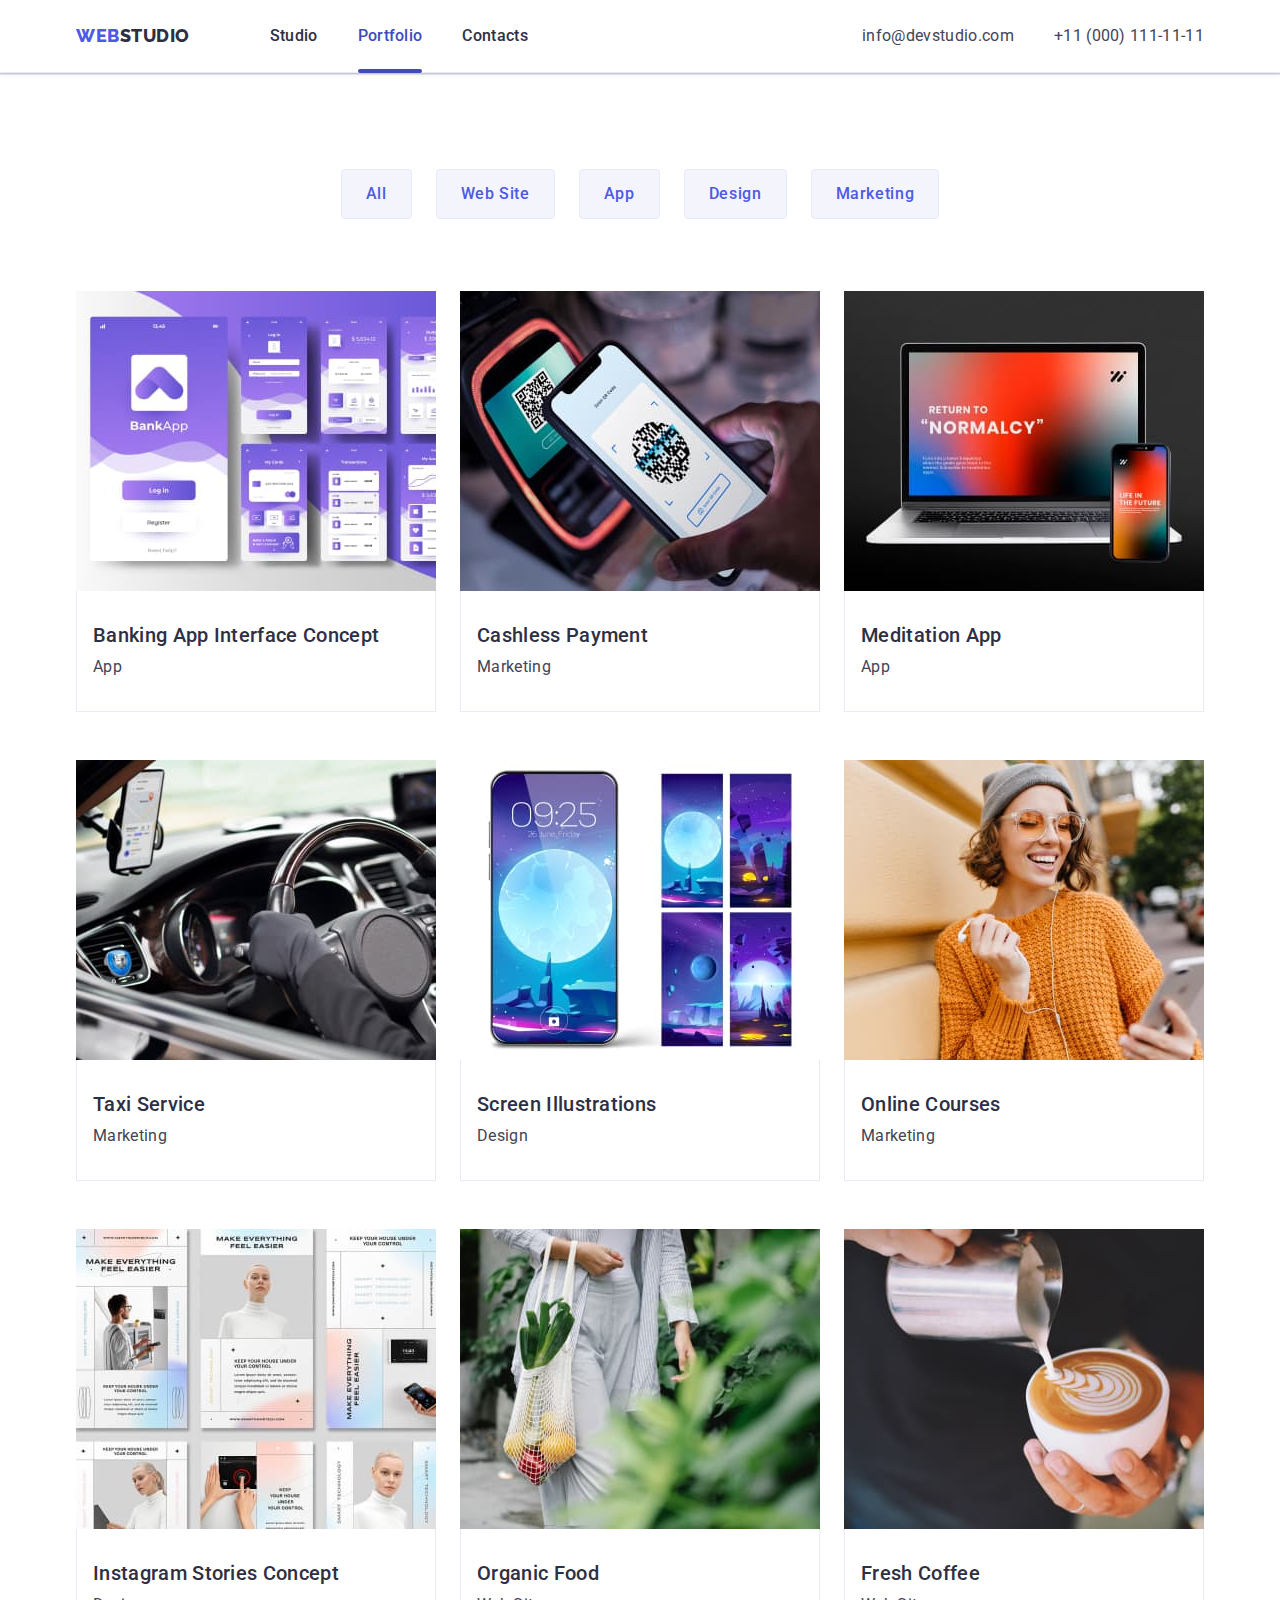
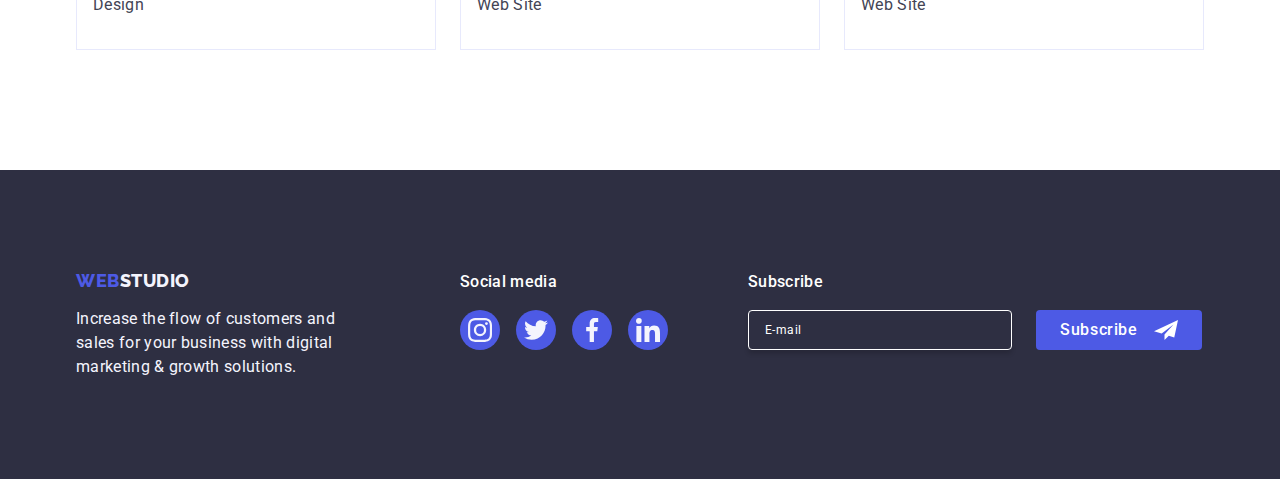
==== commit b293f931: "update footer in portfolio.html" ====
--- a/portfolio.html
+++ b/portfolio.html
@@ -343,23 +343,27 @@
             </li>
           </ul>
         </div>
-        <form class="footer-subscribe-form">
-          <label class="footer-subscribe">
-            <span class="footer-subscribe-desc">Subscribe</span>
-            <input
-              class="footer-subscribe-input"
-              type="email"
-              name="user_email"
-              placeholder="E-mail"
-              id="subscribe"
-              required
-            />
-          </label>
-          <button class="footer-subscribe-btn" type="submit">Subscribe</button>
-          <svg class="footer-subscribe-btn-icon" width="24" height="20">
-            <use href="./images/icons.svg#icon-send"></use>
-          </svg>
-        </form>
+        <div class="footer-subscribe-container">
+          <p class="footer-subscribe-desc">Subscribe</p>
+          <form class="footer-subscribe-form">
+            <label class="footer-subscribe">
+              <input
+                class="footer-subscribe-input"
+                type="email"
+                name="user-email"
+                placeholder="E-mail"
+                id="subscribe"
+                required
+              />
+            </label>
+            <button class="footer-subscribe-btn" type="submit">
+              Subscribe
+              <svg class="footer-subscribe-btn-icon" width="24" height="24">
+                <use href="./images/icons.svg#icon-send"></use>
+              </svg>
+            </button>
+          </form>
+        </div>
       </div>
     </footer>
   </body>
--- a/css/styles.css
+++ b/css/styles.css
@@ -508,14 +508,16 @@
   fill: var(--cloude-color);
 }
 
+.footer-subscribe-container {
+  margin-right: 3px;
+  margin-left: 80px;
+}
+
 .footer-subscribe-form {
   position: relative;
-  display: inline-flex;
+  display: flex;
   width: 100%;
-  justify-content: right;
-  align-items: end;
-  padding-right: 3px;
-  margin-left: 80px;
+  gap: 24px;
 }
 
 .footer-subscribe-desc {
@@ -531,10 +533,9 @@
   color: var(--white-color);
   font-size: var(--small-font-size);
   font-weight: 400;
-  line-height: 2;
+  line-height: 1.5;
   letter-spacing: 0.04em;
   padding: 8px 16px;
-  margin-right: 24px;
   border-radius: 4px;
   border: 1px solid var(--white-color);
   box-shadow: 0px 4px 4px 0px rgba(0, 0, 0, 0.15);
@@ -549,23 +550,23 @@
 
 .footer-subscribe-input::placeholder {
   color: var(--white-color);
-  font-size: var(--small-font-size);
-  font-weight: 400;
-  line-height: 2;
-  letter-spacing: 0.04em;
 }
 
 .footer-subscribe-btn {
+  display: flex;
+  justify-content: center;
+  align-items: center;
+  min-width: 165px;
+  height: 40px;
   color: var(--white-color);
-  text-align: center;
+  background-color: var(--iris-color);
   font-weight: 500;
   line-height: 1.5;
   letter-spacing: 0.04em;
+  cursor: pointer;
   padding: 8px 64px 8px 24px;
-  height: 40px;
+  border: none;
   border-radius: 4px;
-  background-color: var(--iris-color);
-  border: none;
   transition: background-color var(--transition-dur-and-func);
 }
 
@@ -573,7 +574,8 @@
   position: absolute;
   top: 50%;
   right: 24px;
-  transform: translateY(50%);
+  margin-left: 16px;
+  transform: translateY(-50%);
 }
 
 .footer-subscribe-btn:hover,
@@ -652,6 +654,165 @@
 }
 /* ============= /PAGE MODAL ============= */
 
+/* ============= PAGE MODAL FORM============= */
+.review-form-description {
+  color: var(--navy-blue-color);
+  text-align: center;
+  font-weight: 500;
+  margin-bottom: 16px;
+}
+
+.review-form-inputs-conteiner {
+  margin-bottom: 8px;
+}
+
+.review-form-comment-conteiner {
+  margin-bottom: 16px;
+}
+
+.review-form-checkbox-conteiner {
+  margin-bottom: 24px;
+}
+
+.review-form-field {
+  display: block;
+  color: var(--light-slate);
+  font-size: var(--small-font-size);
+  font-weight: 400;
+  line-height: 1.17;
+  letter-spacing: 0.04em;
+  margin-bottom: 4px;
+}
+
+.review-form-input-wrapper {
+  position: relative;
+}
+
+.review-form-input {
+  width: 100%;
+  height: 40px;
+  font-size: 18px;
+  color: var(--navy-blue-color);
+  background-color: transparent;
+  border-radius: 4px;
+  border: 1px solid var(--navyblue-modal);
+  padding-left: 38px;
+  outline: transparent;
+  outline-offset: 4px;
+  transition: border-color var(--transition-dur-and-func);
+}
+
+.review-form-input:focus {
+  border-color: var(--iris-color);
+}
+
+.review-form-input-icon {
+  position: absolute;
+  top: 50%;
+  left: 16px;
+  transform: translateY(-50%);
+  fill: var(--navy-blue-color);
+  transition: fill var(--transition-dur-and-func);
+}
+
+.review-form-input:focus + .review-form-input-icon {
+  fill: var(--iris-color);
+}
+
+.review-form-comment {
+  width: 100%;
+  height: 120px;
+  font-size: var(--small-font-size);
+  line-height: 1.17;
+  letter-spacing: 0.04em;
+  color: var(--navyblue-modal);
+  background-color: transparent;
+  border-radius: 4px;
+  border: 1px solid var(--navyblue-modal);
+  padding: 8px 16px;
+  resize: none;
+  outline: transparent;
+  outline-offset: 4px;
+  transition: border-color var(--transition-dur-and-func);
+}
+
+.review-form-comment:focus {
+  border-color: var(--iris-color);
+}
+
+.review-form-comment::placeholder {
+  color: var(--navyblue-modal);
+  font-size: var(--small-font-size);
+  font-weight: 400;
+  line-height: 1.17;
+  letter-spacing: 0.04em;
+}
+
+.review-form-checkbox-label {
+  display: block;
+  color: var(--light-slate);
+  font-size: var(--small-font-size);
+  font-weight: 400;
+  line-height: 1.17;
+  letter-spacing: 0.04em;
+}
+
+.review-form-policy-link {
+  color: var(--iris-color);
+  line-height: 1.33;
+}
+
+.review-form-own-checkbox-conteiner {
+  display: inline-flex;
+  align-items: center;
+  justify-content: center;
+  width: 16px;
+  height: 16px;
+  margin-right: 8px;
+  fill: transparent;
+  cursor: pointer;
+  border-radius: 2px;
+  border: 1px solid var(--navyblue-modal);
+  transition: background-color var(--transition-dur-and-func),
+    fill var(--transition-dur-and-func), border var(--transition-dur-and-func);
+}
+
+.review-form-checkbox:checked
+  + .review-form-checkbox-label
+  .review-form-own-checkbox-conteiner {
+  fill: var(--cloude-color);
+  background-color: var(--ocean-color);
+  border: none;
+}
+
+.review-form-checkbox:focus + .review-form-own-checkbox {
+  outline: 2px solid var(--navy-blue-color);
+}
+
+.review-form-btn {
+  display: block;
+  margin-left: auto;
+  margin-right: auto;
+  min-width: 169px;
+  height: 56px;
+  padding: 16px 32px;
+  color: var(--white-color);
+  font-weight: 500;
+  letter-spacing: 0.04em;
+  border: none;
+  /* cursor: pointer; */
+  border-radius: 4px;
+  background-color: var(--iris-color);
+  box-shadow: 0px 4px 4px 0px rgba(0, 0, 0, 0.15);
+  transition: background-color var(--transition-dur-and-func);
+}
+
+.review-form-btn:hover,
+.review-form-btn:focus {
+  background-color: var(--ocean-color);
+}
+/* ============= /PAGE MODAL FORM============= */
+
 /* ============= PORTFOLIO FILTERS ============= */
 .portfolio-cards {
   padding-top: 96px;
@@ -760,151 +921,3 @@
   transition: transform var(--transition-dur-and-func);
 }
 /* ============= /PORTFOLIO PROJECT CARDS ============= */
-
-/* ============= PAGE MODAL FORM============= */
-.review-form-description {
-  color: var(--navy-blue-color);
-  text-align: center;
-  font-weight: 500;
-  margin-bottom: 16px;
-}
-
-.review-form-field {
-  display: block;
-  margin-bottom: 8px;
-}
-
-.review-form-field-desc {
-  color: var(--light-slate);
-  font-size: var(--small-font-size);
-  font-weight: 400;
-  line-height: 1.17;
-  letter-spacing: 0.04em;
-  margin-bottom: 4px;
-}
-
-.review-form-input-wrapper {
-  display: block;
-  position: relative;
-}
-
-.review-form-input {
-  width: 100%;
-  height: 40px;
-  font-size: 18px;
-  color: var(--navy-blue-color);
-  border-radius: 4px;
-  border: 1px solid var(--navyblue-modal);
-  padding-left: 38px;
-  transition: border-color var(--transition-dur-and-func);
-}
-
-.review-form-input:focus {
-  border-color: var(--iris-color);
-  outline-color: transparent;
-  outline-offset: 4px;
-}
-
-.review-form-input-icon {
-  position: absolute;
-  top: 50%;
-  left: 16px;
-  transform: translateY(-50%);
-  fill: var(--navy-blue-color);
-  transition: fill var(--transition-dur-and-func);
-}
-
-.review-form-input:focus + .review-form-input-icon {
-  fill: var(--iris-color);
-}
-
-.review-form-message {
-  width: 100%;
-  height: 120px;
-  font-size: 18px;
-  color: var(--navy-blue-color);
-  resize: none;
-  border-radius: 4px;
-  border: 1px solid var(--navyblue-modal);
-  padding: 8px 16px;
-  transition: border-color var(--transition-dur-and-func);
-}
-
-.review-form-message:focus {
-  border-color: var(--iris-color);
-  outline-color: transparent;
-  outline-offset: 4px;
-}
-
-.review-form-message::placeholder {
-  color: var(--navyblue-modal);
-  font-size: var(--small-font-size);
-  font-weight: 400;
-  line-height: 1.17;
-  letter-spacing: 0.04em;
-}
-
-.review-form-checkbox-label {
-  display: flex;
-  align-items: center;
-  color: var(--light-slate);
-  font-size: var(--small-font-size);
-  font-weight: 400;
-  line-height: 1.17;
-  letter-spacing: 0.04em;
-  margin-top: 8px;
-  margin-bottom: 24px;
-}
-
-.review-form-policy-link {
-  color: var(--iris-color);
-  line-height: 1.33;
-}
-
-.review-form-checkbox {
-  position: absolute;
-  appearance: none;
-}
-
-.review-form-own-checkbox {
-  fill: transparent;
-  cursor: pointer;
-  border-radius: 4px;
-  border: 1px solid var(--navyblue-modal);
-  padding: 2px;
-  margin-right: 8px;
-  transition: fill var(--transition-dur-and-func),
-    background-color var(--transition-dur-and-func),
-    outline var(--transition-dur-and-func);
-}
-
-.review-form-checkbox:checked + .review-form-own-checkbox {
-  fill: var(--cloude-color);
-  background-color: var(--ocean-color);
-}
-
-.review-form-checkbox:focus + .review-form-own-checkbox {
-  outline: 2px solid var(--navy-blue-color);
-}
-
-.review-form-btn {
-  display: block;
-  margin-left: auto;
-  margin-right: auto;
-  min-width: 169px;
-  padding: 16px 32px;
-  color: var(--white-color);
-  font-weight: 500;
-  letter-spacing: 0.04em;
-  border: none;
-  border-radius: 4px;
-  background: var(--iris-color);
-  box-shadow: 0px 4px 4px 0px rgba(0, 0, 0, 0.15);
-  transition: background-color var(--transition-dur-and-func);
-}
-
-.review-form-btn:hover,
-.review-form-btn:focus {
-  background-color: var(--ocean-color);
-}
-/* ============= /PAGE MODAL FORM============= */
